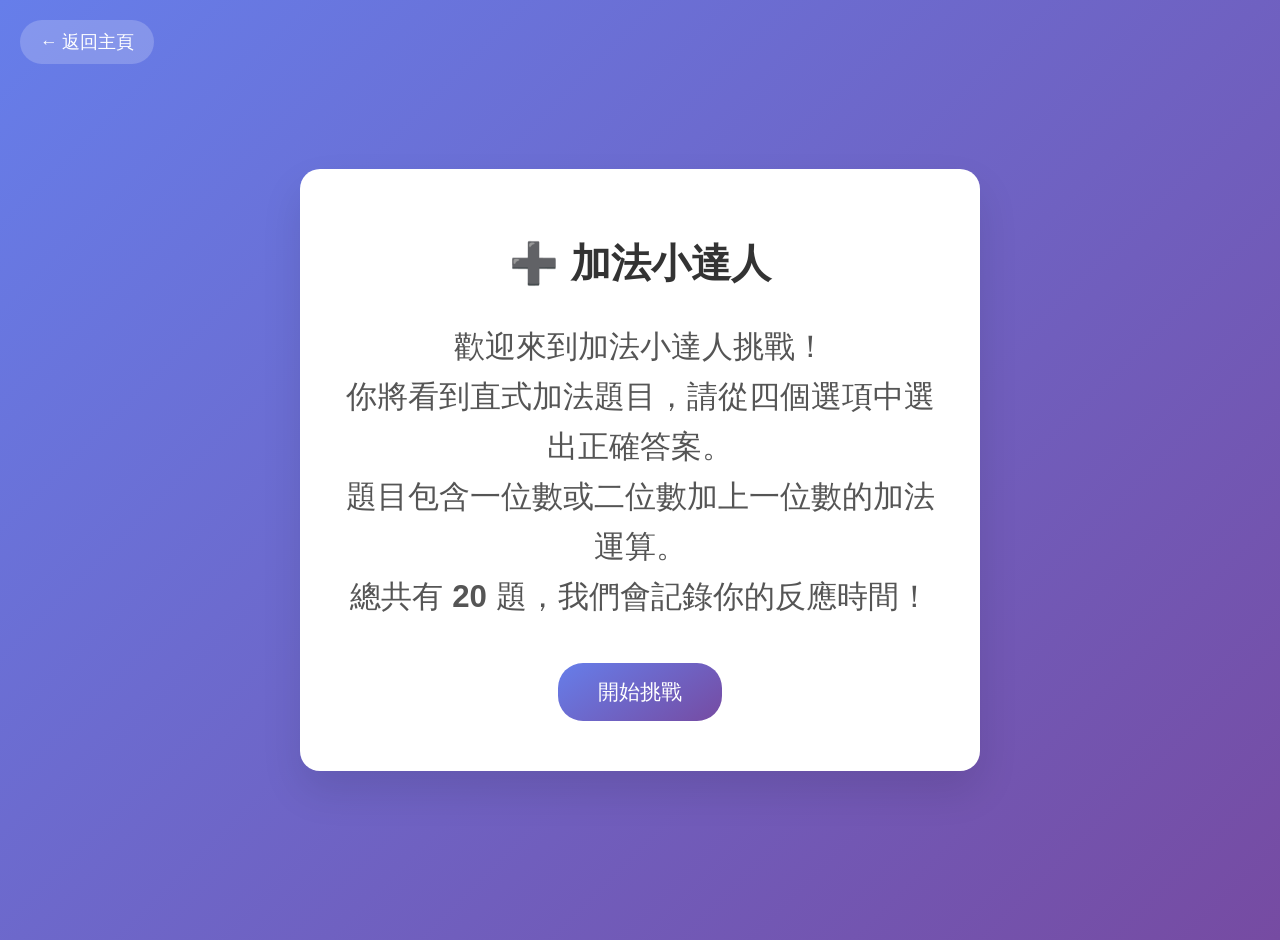
==== addition-master.html @ c7630419 "Add two new math challenge games: "十全十美" (Perfect Ten) and "時間之謎" (Time Mystery) with interactive ga" ====
<!DOCTYPE html>
<html lang="zh-TW">
<head>
    <meta charset="UTF-8">
    <meta name="viewport" content="width=device-width, initial-scale=1.0">
    <title>加法小達人 - 豆豆數學大挑戰</title>
    <style>
        body {
            font-family: 'Arial', sans-serif;
            background: linear-gradient(135deg, #667eea 0%, #764ba2 100%);
            margin: 0;
            padding: 20px;
            min-height: 100vh;
            display: flex;
            justify-content: center;
            align-items: center;
        }

        .container {
            background: white;
            border-radius: 20px;
            box-shadow: 0 20px 40px rgba(0,0,0,0.1);
            padding: 40px;
            text-align: center;
            max-width: 600px;
            width: 100%;
        }

        .back-button {
            position: absolute;
            top: 20px;
            left: 20px;
            background: rgba(255,255,255,0.2);
            color: white;
            border: none;
            padding: 10px 20px;
            border-radius: 25px;
            cursor: pointer;
            font-size: 1.1em;
            transition: all 0.3s ease;
            text-decoration: none;
            display: inline-block;
        }

        .back-button:hover {
            background: rgba(255,255,255,0.3);
            transform: translateY(-2px);
        }

        h1 {
            color: #333;
            margin-bottom: 30px;
            font-size: 2.5em;
        }

        .game-area {
            margin-bottom: 30px;
        }

        .question-display {
            background: #f8f9fa;
            border-radius: 15px;
            padding: 40px;
            margin-bottom: 30px;
            box-shadow: inset 0 2px 10px rgba(0,0,0,0.1);
        }

        .addition-problem {
            font-family: 'Courier New', monospace;
            font-size: 3em;
            font-weight: bold;
            color: #2c3e50;
            margin: 20px 0;
            line-height: 1.2;
            white-space: pre;
        }

        .instruction {
            font-size: 1.5em;
            color: #666;
            margin-bottom: 10px;
        }

        .answer-options {
            display: grid;
            grid-template-columns: repeat(2, 1fr);
            gap: 15px;
            margin: 30px 0;
            max-width: 400px;
            margin-left: auto;
            margin-right: auto;
        }

        .answer-option {
            background: linear-gradient(145deg, #ff6b6b, #ee5a52);
            color: white;
            border: none;
            border-radius: 15px;
            padding: 20px;
            font-size: 2em;
            font-weight: bold;
            cursor: pointer;
            transition: all 0.3s ease;
            box-shadow: 0 8px 15px rgba(238, 90, 82, 0.3);
        }

        .answer-option:hover {
            transform: translateY(-5px);
            box-shadow: 0 12px 25px rgba(238, 90, 82, 0.4);
        }

        .answer-option:active {
            transform: translateY(-2px);
        }

        .correct {
            background: linear-gradient(145deg, #4ecdc4, #44a08d) !important;
            animation: correctAnswer 0.6s ease;
        }

        .wrong {
            background: linear-gradient(145deg, #ff4757, #c44569) !important;
            animation: wrongAnswer 0.6s ease;
        }

        @keyframes correctAnswer {
            0% { transform: scale(1); }
            50% { transform: scale(1.1); }
            100% { transform: scale(1); }
        }

        @keyframes wrongAnswer {
            0% { transform: translateX(0); }
            25% { transform: translateX(-10px); }
            75% { transform: translateX(10px); }
            100% { transform: translateX(0); }
        }

        .progress-bar {
            background: #e9ecef;
            border-radius: 10px;
            height: 20px;
            margin: 20px 0;
            overflow: hidden;
        }

        .progress-fill {
            background: linear-gradient(90deg, #36d1dc, #5b86e5);
            height: 100%;
            transition: width 0.3s ease;
            border-radius: 10px;
        }

        .stats {
            display: flex;
            justify-content: space-around;
            margin: 20px 0;
            font-size: 1.2em;
        }

        .stat-item {
            background: #f8f9fa;
            padding: 15px;
            border-radius: 10px;
            flex: 1;
            margin: 0 5px;
        }

        .stat-value {
            font-size: 1.5em;
            font-weight: bold;
            color: #2c3e50;
        }

        .start-btn, .restart-btn {
            background: linear-gradient(145deg, #667eea, #764ba2);
            color: white;
            border: none;
            padding: 15px 40px;
            font-size: 1.3em;
            border-radius: 25px;
            cursor: pointer;
            transition: all 0.3s ease;
            margin: 10px;
        }

        .start-btn:hover, .restart-btn:hover {
            transform: translateY(-2px);
            box-shadow: 0 10px 20px rgba(102, 126, 234, 0.3);
        }

        .final-results {
            background: #e8f5e8;
            border-radius: 15px;
            padding: 30px;
            margin-top: 20px;
            border-left: 5px solid #4caf50;
        }

        .final-results h2 {
            color: #2e7d32;
            margin-bottom: 20px;
        }

        .result-item {
            display: flex;
            justify-content: space-between;
            margin: 10px 0;
            font-size: 1.1em;
        }

        .hidden {
            display: none;
        }

        .timer {
            font-size: 1.2em;
            color: #e74c3c;
            font-weight: bold;
            margin-top: 10px;
        }

        @media (max-width: 768px) {
            .container {
                padding: 20px;
            }
            
            .addition-problem {
                font-size: 2.5em;
            }
            
            .answer-options {
                grid-template-columns: 1fr;
                max-width: 300px;
            }
            
            .answer-option {
                font-size: 1.8em;
                padding: 15px;
            }
        }
    </style>
</head>
<body>
    <a href="index.html" class="back-button">← 返回主頁</a>
    
    <div class="container">
        <h1>➕ 加法小達人</h1>
        
        <div id="welcome-screen">
            <div class="instruction">
                <p style="font-size: 1.3em; line-height: 1.6; color: #555;">
                    歡迎來到加法小達人挑戰！<br>
                    你將看到直式加法題目，請從四個選項中選出正確答案。<br>
                    題目包含一位數或二位數加上一位數的加法運算。<br>
                    總共有 <strong>20</strong> 題，我們會記錄你的反應時間！
                </p>
            </div>
            <button class="start-btn" onclick="startGame()">開始挑戰</button>
        </div>

        <div id="game-screen" class="hidden">
            <div class="stats">
                <div class="stat-item">
                    <div>題目</div>
                    <div class="stat-value" id="current-question">1</div>
                </div>
                <div class="stat-item">
                    <div>正確率</div>
                    <div class="stat-value" id="accuracy">100%</div>
                </div>
                <div class="stat-item">
                    <div>平均反應時間</div>
                    <div class="stat-value" id="avg-time">0.0秒</div>
                </div>
            </div>

            <div class="progress-bar">
                <div class="progress-fill" id="progress-fill"></div>
            </div>

            <div class="game-area">
                <div class="question-display">
                    <div class="addition-problem" id="addition-problem"></div>
                    <div class="instruction">請選擇正確的答案</div>
                    <div class="timer" id="timer">反應時間: 0.0秒</div>
                </div>

                <div class="answer-options" id="answer-options">
                    <!-- 答案選項將由 JavaScript 生成 -->
                </div>
            </div>
        </div>

        <div id="results-screen" class="hidden">
            <div class="final-results">
                <h2>🎉 挑戰完成！</h2>
                <div class="result-item">
                    <span>總題數:</span>
                    <span id="final-total">20</span>
                </div>
                <div class="result-item">
                    <span>正確答案:</span>
                    <span id="final-correct">0</span>
                </div>
                <div class="result-item">
                    <span>正確率:</span>
                    <span id="final-accuracy">0%</span>
                </div>
                <div class="result-item">
                    <span>總反應時間:</span>
                    <span id="final-total-time">0.0秒</span>
                </div>
                <div class="result-item">
                    <span>平均反應時間:</span>
                    <span id="final-avg-time">0.0秒</span>
                </div>
                <div class="result-item">
                    <span>最快反應時間:</span>
                    <span id="final-fastest">0.0秒</span>
                </div>
                <div class="result-item">
                    <span>最慢反應時間:</span>
                    <span id="final-slowest">0.0秒</span>
                </div>
            </div>
            <button class="restart-btn" onclick="restartGame()">重新挑戰</button>
            <a href="index.html" class="restart-btn" style="text-decoration: none; display: inline-block;">回到主頁</a>
        </div>
    </div>

    <script>
        class AdditionMaster {
            constructor() {
                this.totalQuestions = 20;
                this.currentQuestion = 0;
                this.correctAnswers = 0;
                this.responseTimes = [];
                this.startTime = 0;
                this.num1 = 0;
                this.num2 = 0;
                this.correctAnswer = 0;
                this.gameActive = false;
                this.timerInterval = null;
            }

            startGame() {
                this.currentQuestion = 0;
                this.correctAnswers = 0;
                this.responseTimes = [];
                this.gameActive = true;

                document.getElementById('welcome-screen').classList.add('hidden');
                document.getElementById('results-screen').classList.add('hidden');
                document.getElementById('game-screen').classList.remove('hidden');

                this.nextQuestion();
            }

            nextQuestion() {
                if (this.currentQuestion >= this.totalQuestions) {
                    this.endGame();
                    return;
                }

                this.currentQuestion++;
                this.updateProgress();
                this.generateQuestion();
                this.generateOptions();
                this.startTimer();
            }

            generateQuestion() {
                // 生成第一個數字（1-99，一位數或二位數）
                this.num1 = Math.floor(Math.random() * 99) + 1;
                
                // 生成第二個數字（1-9，一位數）
                this.num2 = Math.floor(Math.random() * 9) + 1;
                
                this.correctAnswer = this.num1 + this.num2;
                
                // 格式化直式顯示，確保個位數對齊
                const num1Str = this.num1.toString();
                const num2Str = this.num2.toString();
                
                // 計算對齊所需的空格
                const maxLength = Math.max(num1Str.length + 1, num2Str.length + 2); // +1 是因為加號
                
                let problemText = '';
                
                // 第一行：第一個數字，右對齊
                problemText += num1Str.padStart(maxLength) + '\n';
                
                // 第二行：加號和第二個數字，右對齊
                const secondLine = '+ ' + num2Str;
                problemText += secondLine.padStart(maxLength) + '\n';
                
                // 第三行：底線
                problemText += '─'.repeat(maxLength) + '\n';
                
                // 第四行：問號（答案位置）
                problemText += '?'.padStart(maxLength);
                
                document.getElementById('addition-problem').textContent = problemText;
                document.getElementById('current-question').textContent = this.currentQuestion;
            }

            generateOptions() {
                const optionsContainer = document.getElementById('answer-options');
                optionsContainer.innerHTML = '';

                // 創建包含正確答案的選項陣列
                const options = [this.correctAnswer];
                
                // 添加3個錯誤答案
                while (options.length < 4) {
                    let wrongAnswer;
                    
                    // 生成接近正確答案的錯誤答案
                    const variation = Math.floor(Math.random() * 20) - 10; // -10 到 +9 的變化
                    wrongAnswer = this.correctAnswer + variation;
                    
                    // 確保錯誤答案不等於正確答案，且為正數
                    if (wrongAnswer !== this.correctAnswer && wrongAnswer > 0 && !options.includes(wrongAnswer)) {
                        options.push(wrongAnswer);
                    }
                }

                // 打亂選項順序
                this.shuffleArray(options);

                // 創建選項按鈕
                options.forEach(option => {
                    const button = document.createElement('button');
                    button.className = 'answer-option';
                    button.textContent = option;
                    button.onclick = () => this.selectAnswer(option, button);
                    optionsContainer.appendChild(button);
                });
            }

            shuffleArray(array) {
                for (let i = array.length - 1; i > 0; i--) {
                    const j = Math.floor(Math.random() * (i + 1));
                    [array[i], array[j]] = [array[j], array[i]];
                }
            }

            selectAnswer(selectedAnswer, buttonElement) {
                if (!this.gameActive) return;

                this.gameActive = false;
                this.stopTimer();

                const responseTime = (Date.now() - this.startTime) / 1000;
                this.responseTimes.push(responseTime);

                const isCorrect = selectedAnswer === this.correctAnswer;

                if (isCorrect) {
                    this.correctAnswers++;
                    buttonElement.classList.add('correct');
                } else {
                    buttonElement.classList.add('wrong');
                    // 標示正確答案
                    const buttons = document.querySelectorAll('.answer-option');
                    buttons.forEach(button => {
                        if (parseInt(button.textContent) === this.correctAnswer) {
                            button.classList.add('correct');
                        }
                    });
                }

                this.updateStats();

                // 1.5秒後進入下一題
                setTimeout(() => {
                    this.nextQuestion();
                }, 1500);
            }

            startTimer() {
                this.startTime = Date.now();
                this.gameActive = true;
                
                // 更新計時器顯示
                this.timerInterval = setInterval(() => {
                    if (this.gameActive) {
                        const elapsed = (Date.now() - this.startTime) / 1000;
                        document.getElementById('timer').textContent = `反應時間: ${elapsed.toFixed(1)}秒`;
                    }
                }, 100);
            }

            stopTimer() {
                if (this.timerInterval) {
                    clearInterval(this.timerInterval);
                    this.timerInterval = null;
                }
            }

            updateProgress() {
                const progress = (this.currentQuestion / this.totalQuestions) * 100;
                document.getElementById('progress-fill').style.width = progress + '%';
            }

            updateStats() {
                const accuracy = ((this.correctAnswers / this.currentQuestion) * 100).toFixed(0);
                document.getElementById('accuracy').textContent = accuracy + '%';

                if (this.responseTimes.length > 0) {
                    const avgTime = this.responseTimes.reduce((a, b) => a + b, 0) / this.responseTimes.length;
                    document.getElementById('avg-time').textContent = avgTime.toFixed(1) + '秒';
                }
            }

            endGame() {
                this.stopTimer();
                document.getElementById('game-screen').classList.add('hidden');
                document.getElementById('results-screen').classList.remove('hidden');

                // 計算統計數據
                const totalTime = this.responseTimes.reduce((a, b) => a + b, 0);
                const avgTime = totalTime / this.responseTimes.length;
                const fastestTime = Math.min(...this.responseTimes);
                const slowestTime = Math.max(...this.responseTimes);
                const accuracy = ((this.correctAnswers / this.totalQuestions) * 100).toFixed(0);

                // 顯示最終結果
                document.getElementById('final-total').textContent = this.totalQuestions;
                document.getElementById('final-correct').textContent = this.correctAnswers;
                document.getElementById('final-accuracy').textContent = accuracy + '%';
                document.getElementById('final-total-time').textContent = totalTime.toFixed(1) + '秒';
                document.getElementById('final-avg-time').textContent = avgTime.toFixed(1) + '秒';
                document.getElementById('final-fastest').textContent = fastestTime.toFixed(1) + '秒';
                document.getElementById('final-slowest').textContent = slowestTime.toFixed(1) + '秒';
            }

            restartGame() {
                document.getElementById('results-screen').classList.add('hidden');
                document.getElementById('welcome-screen').classList.remove('hidden');
            }
        }

        // 創建遊戲實例
        const game = new AdditionMaster();

        // 全域函數
        function startGame() {
            game.startGame();
        }

        function restartGame() {
            game.restartGame();
        }
    </script>
</body>
</html>
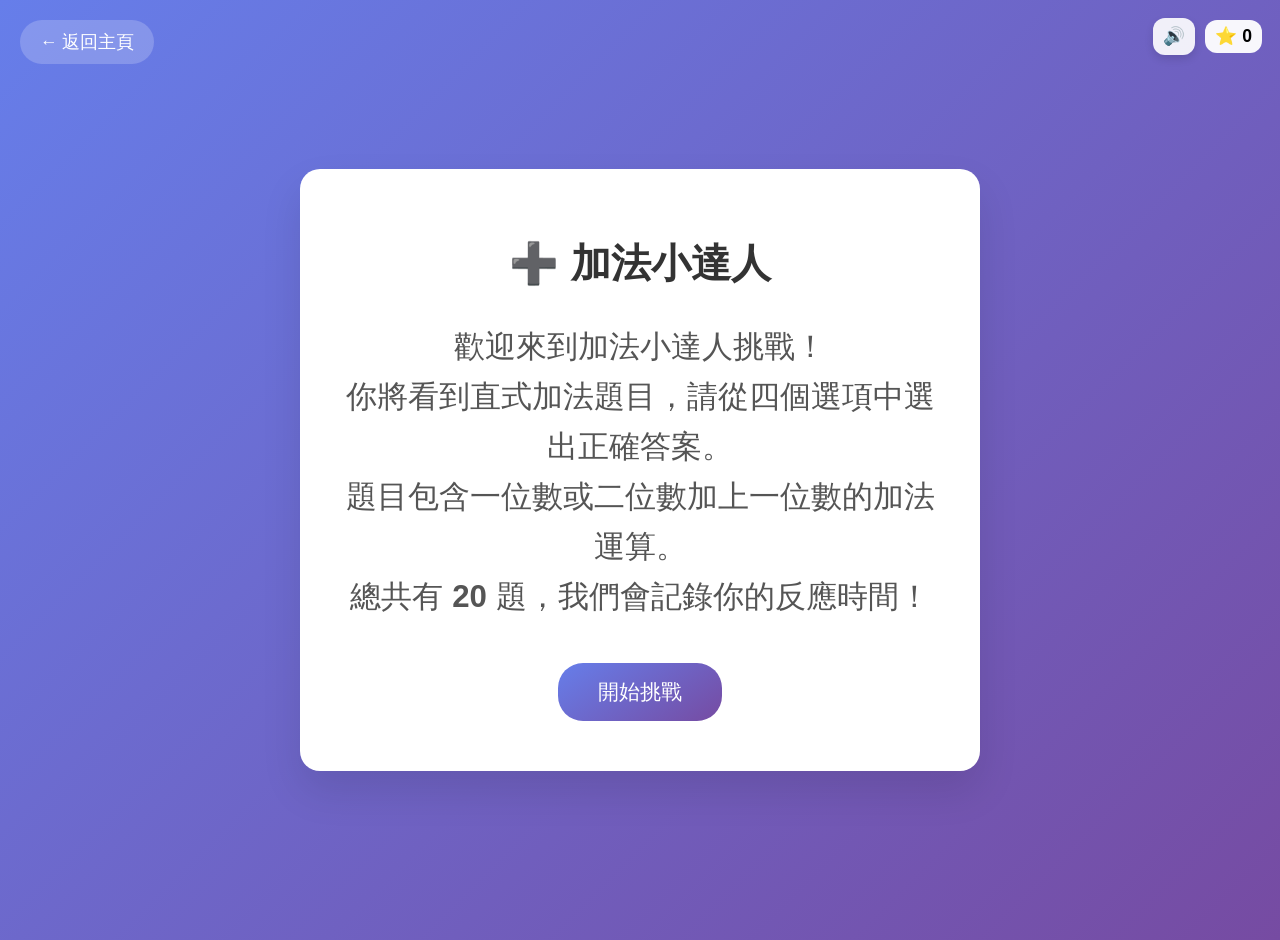
==== commit 3bca0fac: "Add quick-wins features: sound effects, confetti, encouragement messages, and performance badges - I" ====
--- a/addition-master.html
+++ b/addition-master.html
@@ -239,12 +239,49 @@
                 padding: 15px;
             }
         }
+    /* == BEGIN: quick-wins shared styles == */
+    /* global UI */
+    .global-ui { position: absolute; top: 18px; right: 18px; display: flex; gap: 10px; align-items: center; z-index: 1000; }
+    .mute-btn { background: rgba(255,255,255,0.9); border: none; padding: 8px 10px; border-radius: 12px; font-size: 1.1em; cursor: pointer; box-shadow: 0 4px 8px rgba(0,0,0,0.12);} 
+    .star-counter { background: rgba(255,255,255,0.95); padding: 6px 10px; border-radius: 12px; font-weight: bold; font-size: 1.1em; }
+    .encouragement { position: absolute; left: 16px; top: -10px; background: rgba(255,255,255,0.95); padding: 8px 12px; border-radius: 12px; font-size: 1.1em; transform-origin: left top; box-shadow: 0 6px 14px rgba(0,0,0,0.15); pointer-events: none; opacity: 0; transition: transform 0.35s ease, opacity 0.35s ease; }
+    .encouragement.show { opacity: 1; transform: translateY(-8px) scale(1); }
+
+    /* confetti container and particle */
+    .confetti-container { position: absolute; inset: 0; pointer-events: none; overflow: visible; z-index: 900; }
+    .confetti-particle { position: absolute; width: 10px; height: 14px; border-radius: 2px; opacity: 0.95; transform-origin: center; will-change: transform, opacity; }
+
+    /* floating +1 star */
+    .floating-star { position: absolute; font-size: 1.6em; pointer-events: none; animation: floatUp 900ms ease forwards; }
+    @keyframes floatUp { 0% { transform: translateY(0) scale(1); opacity: 1;} 100% { transform: translateY(-60px) scale(1.2); opacity: 0;} }
+
+    /* tiny badge styling */
+    .performance-badge { font-size: 2em; margin-top: 8px; display: inline-block; }
+
+    /* keep animations short and accessible */
+    /* == END: quick-wins shared styles == */
+
     </style>
 </head>
 <body>
     <a href="index.html" class="back-button">← 返回主頁</a>
     
     <div class="container">
+
+        <!-- BEGIN quick-wins global UI -->
+        <div class="global-ui" aria-hidden="false">
+          <button id="muteToggle" class="mute-btn" title="靜音/開聲">🔊</button>
+          <div id="starCounter" class="star-counter">⭐ 0</div>
+        </div>
+
+        <!-- encouragement bubble (positioned relative to container) -->
+        <div style="position: relative;">
+          <div id="encouragement" class="encouragement" aria-live="polite"></div>
+          <div id="confetti" class="confetti-container"></div>
+        </div>
+
+        <!-- END quick-wins global UI -->
+
         <h1>➕ 加法小達人</h1>
         
         <div id="welcome-screen">
@@ -295,6 +332,7 @@
         <div id="results-screen" class="hidden">
             <div class="final-results">
                 <h2>🎉 挑戰完成！</h2>
+                <div id="performance-badge" class="performance-badge" aria-hidden="true"></div>
                 <div class="result-item">
                     <span>總題數:</span>
                     <span id="final-total">20</span>
@@ -471,6 +509,21 @@
                     });
                 }
 
+                // --- Quick-wins feedback hooks ---
+                if (isCorrect) {
+                    if (window.QuickWins) {
+                        window.QuickWins.playCorrect();
+                        window.QuickWins.confetti();
+                        window.QuickWins.encourage(true);
+                        window.QuickWins.awardStar(1);
+                    }
+                } else {
+                    if (window.QuickWins) {
+                        window.QuickWins.playWrong();
+                        window.QuickWins.encourage(false);
+                    }
+                }
+
                 this.updateStats();
 
                 // 1.5秒後進入下一題
@@ -534,6 +587,15 @@
                 document.getElementById('final-avg-time').textContent = avgTime.toFixed(1) + '秒';
                 document.getElementById('final-fastest').textContent = fastestTime.toFixed(1) + '秒';
                 document.getElementById('final-slowest').textContent = slowestTime.toFixed(1) + '秒';
+
+                // performance badge
+                const accuracyVal = parseFloat(accuracy);
+                const badgeEl = document.getElementById('performance-badge');
+                if (badgeEl) {
+                    if (accuracyVal >= 90) badgeEl.textContent = '🏅';
+                    else if (accuracyVal >= 75) badgeEl.textContent = '🥈';
+                    else badgeEl.textContent = '🥉';
+                }
             }
 
             restartGame() {
@@ -554,5 +616,210 @@
             game.restartGame();
         }
     </script>
+
+<script>
+// == BEGIN: quick-wins shared script ==
+(function(){
+  // localStorage keys
+  const MUTED_KEY = 'math_test_muted';
+  const SCORE_KEY = 'math_test_session_score';
+
+  // --- SoundManager (Web Audio API, synthesized tones) ---
+  const SoundManager = (function(){
+    let ctx = null;
+    let masterGain = null;
+    let isMuted = (localStorage.getItem(MUTED_KEY) === 'true');
+
+    function ensureCtx(){
+      if (!ctx) {
+        try {
+          ctx = new (window.AudioContext || window.webkitAudioContext)();
+          masterGain = ctx.createGain();
+          masterGain.gain.value = isMuted ? 0 : 1;
+          masterGain.connect(ctx.destination);
+        } catch(e) {
+          console.warn('AudioContext not available', e);
+        }
+      }
+    }
+
+    function resumeOnGesture(){
+      if (!ctx) ensureCtx();
+      if (ctx && ctx.state === 'suspended') { ctx.resume(); }
+    }
+
+    function setMuted(v){
+      isMuted = !!v;
+      localStorage.setItem(MUTED_KEY, isMuted ? 'true' : 'false');
+      if (masterGain) masterGain.gain.value = isMuted ? 0 : 1;
+      const btn = document.getElementById('muteToggle');
+      if (btn) btn.textContent = isMuted ? '🔇' : '🔊';
+    }
+
+    function playTone(type){
+      if (isMuted) return;
+      ensureCtx();
+      if (!ctx) return;
+
+      const now = ctx.currentTime;
+      // quick helpers
+      function osc(time, freq, type='sine', dur=0.18){
+        const o = ctx.createOscillator();
+        const g = ctx.createGain();
+        o.type = type;
+        o.frequency.setValueAtTime(freq, time);
+        g.gain.setValueAtTime(0.0001, time);
+        g.gain.exponentialRampToValueAtTime(0.25, time + 0.01);
+        g.gain.exponentialRampToValueAtTime(0.0001, time + dur);
+        o.connect(g);
+        g.connect(masterGain);
+        o.start(time);
+        o.stop(time + dur + 0.02);
+      }
+
+      if (type === 'correct'){
+        // ascending arpeggio: three quick tones
+        osc(now, 880, 'sine', 0.12);
+        osc(now + 0.11, 1100, 'sine', 0.12);
+        osc(now + 0.22, 1320, 'sine', 0.18);
+      } else if (type === 'wrong'){
+        // descending harsh buzz: sawtooth with short noise
+        osc(now, 220, 'sawtooth', 0.18);
+        osc(now + 0.05, 160, 'sawtooth', 0.18);
+      } else if (type === 'levelup'){
+        // simple fanfare
+        osc(now, 660, 'triangle', 0.18);
+        osc(now + 0.12, 880, 'triangle', 0.24);
+        osc(now + 0.36, 1320, 'triangle', 0.34);
+      } else if (type === 'click'){
+        osc(now, 1000, 'sine', 0.12);
+      }
+    }
+
+    // public API
+    return {
+      initOnFirstGesture: function(){
+        // resume audio context on first user gesture (defensive)
+        const once = () => { resumeOnGesture(); window.removeEventListener('pointerdown', once); };
+        window.addEventListener('pointerdown', once);
+      },
+      play: playTone,
+      setMuted: setMuted,
+      isMuted: function(){ return isMuted; },
+      _debug: function(){ return {ctx, masterGain}; }
+    };
+  })();
+
+  // --- Confetti launcher (simple DOM particles) ---
+  function launchConfetti(x=50, y=50, count=18){
+    const container = document.getElementById('confetti');
+    if (!container) return;
+    const colors = ['#ffcc00','#ff6b6b','#4ecdc4','#5b86e5','#ff9ff3'];
+    const rect = container.getBoundingClientRect();
+
+    for (let i=0;i<count;i++){
+      const p = document.createElement('div');
+      p.className = 'confetti-particle';
+      p.style.left = (x + (Math.random()*80-40)) + '%';
+      p.style.top = (y + (Math.random()*10-10)) + '%';
+      p.style.background = colors[Math.floor(Math.random()*colors.length)];
+      const tilt = (Math.random()*360)|0;
+      p.style.transform = `rotate(${tilt}deg)`;
+      container.appendChild(p);
+
+      // random velocity via transition using requestAnimationFrame
+      const dx = (Math.random()*120-60);
+      const dy = (80 + Math.random()*120);
+      const rot = (Math.random()*720-360);
+      const dur = 800 + Math.random()*600;
+
+      requestAnimationFrame(()=>{
+        p.animate([
+          { transform: `translateY(0px) rotate(${tilt}deg)`, opacity: 1 },
+          { transform: `translate(${dx}px, ${dy}px) rotate(${tilt+rot}deg)`, opacity: 0 }
+        ], { duration: dur, easing: 'cubic-bezier(.2,.8,.2,1)' });
+      });
+
+      // remove after animation
+      setTimeout(()=>{ p.remove(); }, 1600);
+    }
+  }
+
+  // --- Encouragement messages ---
+  const ENCOURAGEMENTS = [ '太厲害了！', '超強的！', '答對了！繼續衝！', '完美！', '你是數學天才！' ];
+  function showEncouragement(isCorrect){
+    const el = document.getElementById('encouragement');
+    if (!el) return;
+    el.textContent = isCorrect ? ENCOURAGEMENTS[Math.floor(Math.random()*ENCOURAGEMENTS.length)] : '沒關係，下次一定可以！';
+    el.classList.add('show');
+    setTimeout(()=> el.classList.remove('show'), 1200);
+  }
+
+  // --- Stars and session score ---
+  function getSessionScore(){ return parseInt(localStorage.getItem(SCORE_KEY) || '0', 10); }
+  function setSessionScore(v){ localStorage.setItem(SCORE_KEY, String(v)); updateStarUI(); }
+  function addStar(num=1, fromX, fromY){
+    const container = document.querySelector('.container') || document.body;
+    const star = document.createElement('div');
+    star.className = 'floating-star';
+    star.style.left = (fromX || 90) + '%';
+    star.style.top = (fromY || 10) + '%';
+    star.textContent = '+1⭐';
+    container.appendChild(star);
+    setTimeout(()=> star.remove(), 950);
+    setSessionScore(getSessionScore() + num);
+    // small pulse on counter
+    const counter = document.getElementById('starCounter');
+    if (counter){ counter.animate([{ transform: 'scale(1)' }, { transform: 'scale(1.15)' }, { transform: 'scale(1)' }], { duration: 300 }); }
+  }
+
+  function updateStarUI(){
+    const el = document.getElementById('starCounter');
+    if (!el) return;
+    el.textContent = '⭐ ' + getSessionScore();
+  }
+
+  // --- Mute toggle wiring ---
+  function wireMuteButton(){
+    const btn = document.getElementById('muteToggle');
+    if (!btn) return;
+    btn.addEventListener('click', function(e){
+      // ensure AudioContext available on gesture
+      SoundManager.initOnFirstGesture();
+      const newMuted = ! (localStorage.getItem(MUTED_KEY) === 'true');
+      SoundManager.setMuted(newMuted);
+      updateStarUI();
+    });
+    // set initial state
+    const m = localStorage.getItem(MUTED_KEY) === 'true';
+    SoundManager.setMuted(m);
+  }
+
+  // initialize small behaviors on DOMContentLoaded
+  document.addEventListener('DOMContentLoaded', function(){
+    SoundManager.initOnFirstGesture(); // resume on first gesture
+    wireMuteButton();
+    updateStarUI();
+    // resume UI hint
+    const muteBtn = document.getElementById('muteToggle');
+    if (muteBtn) muteBtn.textContent = SoundManager.isMuted() ? '🔇' : '🔊';
+    // expose a tiny API for page scripts to call
+    window.QuickWins = {
+      playCorrect: function(){ SoundManager.play('correct'); },
+      playWrong: function(){ SoundManager.play('wrong'); },
+      playClick: function(){ SoundManager.play('click'); },
+      playLevelUp: function(){ SoundManager.play('levelup'); },
+      confetti: launchConfetti,
+      encourage: showEncouragement,
+      awardStar: addStar,
+      setMuted: SoundManager.setMuted,
+      isMuted: SoundManager.isMuted,
+      updateStarUI: updateStarUI
+    };
+  });
+})();
+// == END: quick-wins shared script ==
+</script>
+
 </body>
 </html>
